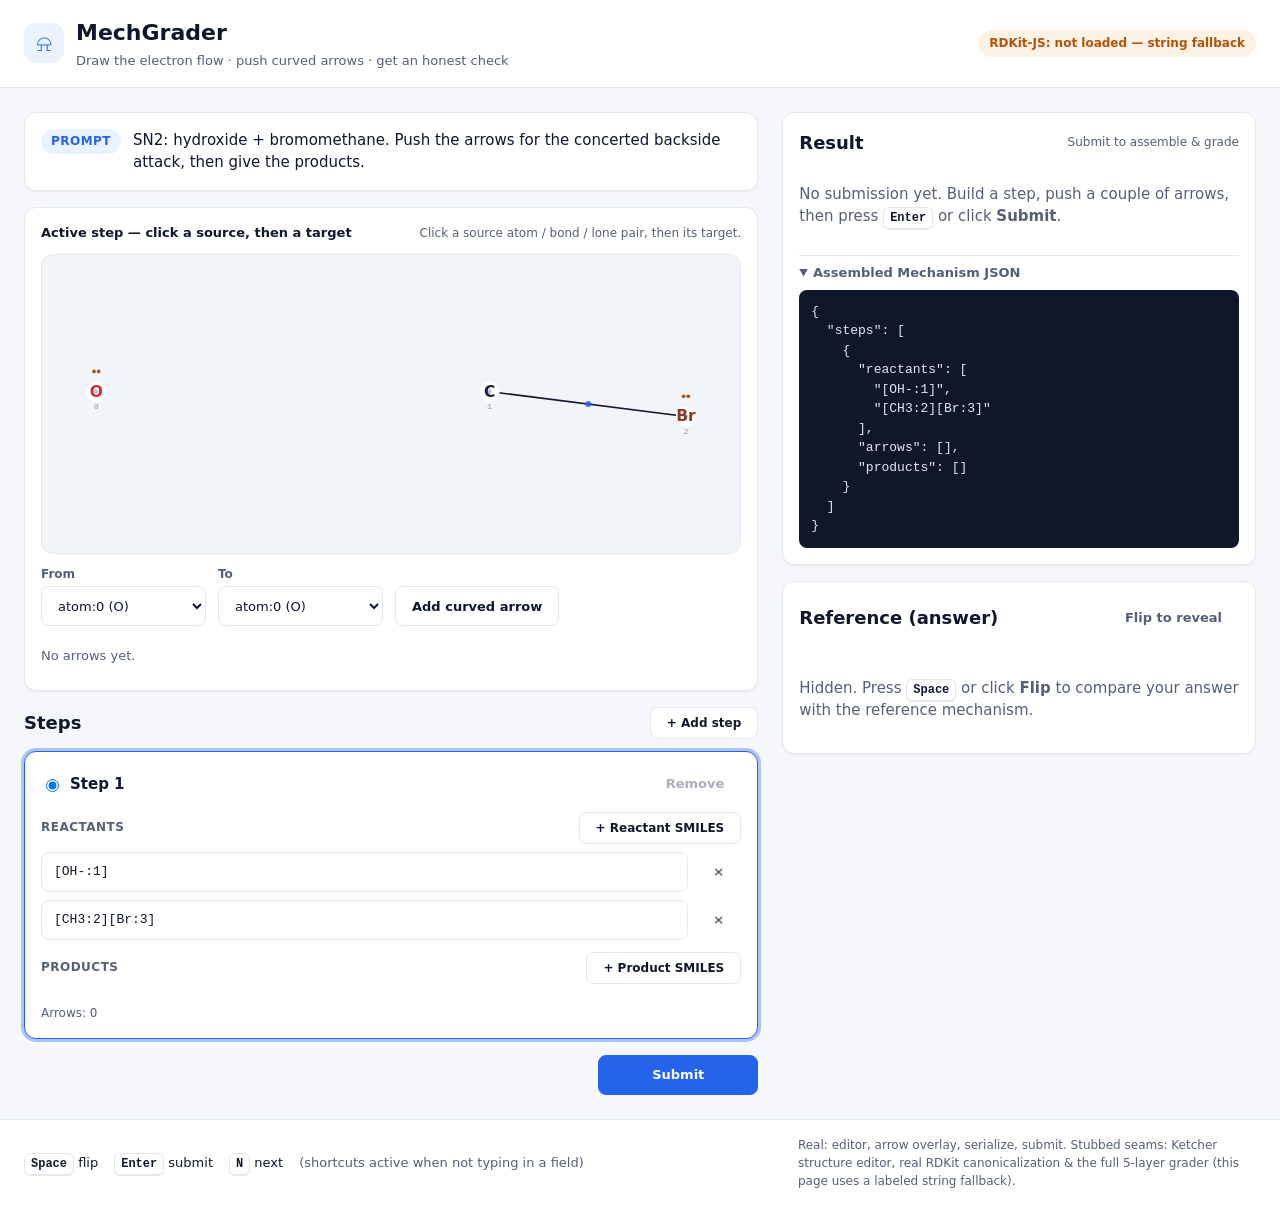
==== web/mechgrader/index.html @ 7562427e "Stage 1: core mechanism loop — grader, scores, MechCard, web editor, pipeline Built the draw->grade-" ====
<!DOCTYPE html>
<html lang="en">
<head>
<meta charset="UTF-8" />
<meta name="viewport" content="width=device-width, initial-scale=1" />
<title>MechGrader — organic mechanism practice</title>
<link rel="stylesheet" href="./app.css" />
</head>
<body>
<header class="topbar">
  <div class="brand">
    <span class="brand-mark" aria-hidden="true">&#9086;</span>
    <div>
      <h1>MechGrader</h1>
      <p class="tagline">Draw the electron flow &middot; push curved arrows &middot; get an honest check</p>
    </div>
  </div>
  <div class="topbar-meta">
    <span id="rdkitStatus" class="badge badge-warn" title="Chemistry engine">RDKit-JS: checking&hellip;</span>
  </div>
</header>

<main class="wrap">
  <!-- LEFT: the editor (prompt pin, structure + arrow tool, steps, submit) -->
  <section id="mechEditor" class="editor-col" aria-label="Mechanism editor"></section>

  <!-- RIGHT: assembled JSON, fallback grade, and the flip-to-reveal reference -->
  <aside class="output-col">
    <div class="card panel">
      <div class="panel-head">
        <h2 class="mech-h2">Result</h2>
        <span class="panel-hint">Submit to assemble &amp; grade</span>
      </div>
      <div id="gradeBox" class="grade-box" aria-live="polite">
        <p class="muted">No submission yet. Build a step, push a couple of arrows, then press
        <kbd>Enter</kbd> or click <b>Submit</b>.</p>
      </div>
      <details class="json-details" open>
        <summary>Assembled Mechanism JSON</summary>
        <pre id="jsonBox" class="json-pre">{
  "steps": []
}</pre>
      </details>
    </div>

    <div class="card panel">
      <div class="panel-head">
        <h2 class="mech-h2">Reference (answer)</h2>
        <button id="flipBtn" class="btn btn-ghost" type="button" aria-expanded="false">Flip to reveal</button>
      </div>
      <div id="referenceBox" class="reference-box" aria-live="polite" hidden></div>
      <p id="referenceHidden" class="muted">Hidden. Press <kbd>Space</kbd> or click <b>Flip</b> to compare
      your answer with the reference mechanism.</p>
    </div>
  </aside>
</main>

<footer class="footbar">
  <div class="shortcuts" aria-label="Keyboard shortcuts">
    <span><kbd>Space</kbd> flip</span>
    <span><kbd>Enter</kbd> submit</span>
    <span><kbd>N</kbd> next</span>
    <span class="muted">(shortcuts active when not typing in a field)</span>
  </div>
  <div class="honesty muted">
    Real: editor, arrow overlay, serialize, submit. Stubbed seams: Ketcher structure editor,
    real RDKit canonicalization &amp; the full 5-layer grader (this page uses a labeled string fallback).
  </div>
</footer>

<script type="module">
  // ── Standalone wiring: this is the ONLY page-specific glue. The bundle
  //    (mechanism.js / arrows.js / editor.js / rdkit.js) is embed-ready as-is. ──
  import { MechEditor } from "./editor.js";
  import { loadRDKit, isRDKitReady, gradeAgainstReference } from "./rdkit.js";

  // A "MechCard" = { prompt, reference } where reference is a serialized
  // Mechanism (exactly the grader's JSON shape). These live only on the client
  // here; in a real deployment the reference/answer stays server-side.
  const CARDS = [
    {
      prompt: "SN2: hydroxide + bromomethane. Push the arrows for the concerted backside attack, then give the products.",
      reference: {
        steps: [
          {
            reactants: ["[OH-:1]", "[CH3:2][Br:3]"],
            arrows: [
              { from: "lp:0", to: "atom:1", kind: "curved" },
              { from: "bond:1-2", to: "atom:2", kind: "curved" },
            ],
            products: ["[CH3:2][OH:1]", "[Br-:3]"],
          },
        ],
      },
    },
    {
      prompt: "SN1 (rate-determining step): ionization of tert-butyl bromide. Push the arrow that breaks the C\u2013Br bond, then give the carbocation + bromide.",
      reference: {
        steps: [
          {
            reactants: ["[CH3:1][C:2]([CH3:3])([CH3:4])[Br:5]"],
            arrows: [{ from: "bond:1-4", to: "atom:4", kind: "curved" }],
            products: ["[CH3:1][C+:2]([CH3:3])[CH3:4]", "[Br-:5]"],
          },
        ],
      },
    },
    {
      prompt: "Nucleophilic addition: cyanide + formaldehyde. Push the C\u2013C bond-forming arrow and the C=O \u03c0 arrow, then give the alkoxide.",
      reference: {
        steps: [
          {
            reactants: ["[C-:1]#[N:2]", "[CH2:3]=[O:4]"],
            arrows: [
              { from: "atom:0", to: "atom:2", kind: "curved" },
              { from: "bond:2-3", to: "atom:3", kind: "curved" },
            ],
            products: ["[N:2]#[C:1][CH2:3][O-:4]"],
          },
        ],
      },
    },
  ];

  let current = 0;

  // Tiny DOM helpers for the result panel.
  function pill(kind, label) {
    const s = document.createElement("span");
    s.className = "badge badge-" + kind;
    s.textContent = label;
    return s;
  }
  function text(t) {
    return document.createTextNode(t);
  }
  function spacer() {
    const s = document.createElement("span");
    s.className = "grow";
    return s;
  }

  // The grade callback seam. Because window.mechgraderGrade is defined, the
  // editor's Submit calls THIS instead of POSTing to gradeEndpoint. Remove it
  // (or set editor.gradeEndpoint) to exercise the POST path — see README.
  window.mechgraderGrade = (mechanism) => gradeAgainstReference(mechanism, CARDS[current].reference);

  // Start each card with the reactants prefilled (so the arrow tool is instantly
  // usable) but arrows + products empty — that's the part the student supplies.
  function startingMechanism(card) {
    const step0 = card.reference.steps[0];
    return { steps: [{ reactants: step0.reactants.slice(), arrows: [], products: [] }] };
  }

  const root = document.getElementById("mechEditor");
  const gradeBox = document.getElementById("gradeBox");
  const jsonBox = document.getElementById("jsonBox");
  const referenceBox = document.getElementById("referenceBox");
  const referenceHidden = document.getElementById("referenceHidden");
  const flipBtn = document.getElementById("flipBtn");

  const editor = new MechEditor(root, {
    prompt: CARDS[current].prompt,
    mechanism: startingMechanism(CARDS[current]),
    // gradeEndpoint: "http://localhost:8000/grade", // POST fallback if no window.mechgraderGrade
    onSubmit: (mechanism, grade, error) => {
      jsonBox.textContent = JSON.stringify(mechanism, null, 2);
      renderGrade(grade, error);
    },
    onFlip: () => toggleReference(),
    onNext: () => nextCard(),
  });

  function renderGrade(grade, error) {
    if (error) {
      gradeBox.innerHTML = "";
      gradeBox.append(pill("err", "\u2717 Error"), text(" " + (error.message || String(error))));
      return;
    }
    if (!grade) {
      gradeBox.innerHTML = "<p class='muted'>Assembled the JSON (no grader configured).</p>";
      return;
    }
    const verdict = grade.passed ? pill("ok", "\u2713 Product matches") : pill("err", "\u2717 Product differs");
    const engine = pill(grade.canonical ? "ok" : "warn", grade.engine);
    gradeBox.innerHTML = "";
    const line = document.createElement("div");
    line.className = "grade-line";
    line.append(verdict, spacer(), text(`Score ${grade.score}/100`));
    const sum = document.createElement("p");
    sum.className = "grade-summary";
    sum.textContent = grade.summary;
    const eng = document.createElement("p");
    eng.className = "grade-engine muted";
    eng.append(text("engine: "), engine);
    const det = document.createElement("details");
    det.className = "json-details";
    const s = document.createElement("summary");
    s.textContent = "Grade details";
    const pre = document.createElement("pre");
    pre.className = "json-pre";
    pre.textContent = JSON.stringify(grade.details, null, 2);
    det.append(s, pre);
    gradeBox.append(line, sum, eng, det);
  }

  function toggleReference() {
    const show = referenceBox.hidden;
    referenceBox.hidden = !show;
    referenceHidden.hidden = show;
    flipBtn.setAttribute("aria-expanded", String(show));
    flipBtn.textContent = show ? "Hide reference" : "Flip to reveal";
    if (show) {
      referenceBox.textContent = "";
      const ref = CARDS[current].reference;
      const pre = document.createElement("pre");
      pre.className = "json-pre";
      pre.textContent = JSON.stringify(ref, null, 2);
      referenceBox.appendChild(readableReference(ref));
      referenceBox.appendChild(pre);
    }
  }

  function readableReference(ref) {
    const box = document.createElement("div");
    box.className = "ref-readable";
    (ref.steps || []).forEach((step, i) => {
      const h = document.createElement("h3");
      h.textContent = `Step ${i + 1}`;
      const p = document.createElement("p");
      p.innerHTML =
        `<b>Reactants:</b> ${step.reactants.join("  +  ") || "\u2014"}<br>` +
        `<b>Arrows:</b> ${(step.arrows || []).map((a) => `${a.from}\u2192${a.to}`).join(", ") || "\u2014"}<br>` +
        `<b>Products:</b> ${step.products.join("  +  ") || "\u2014"}`;
      box.append(h, p);
    });
    return box;
  }

  function nextCard() {
    current = (current + 1) % CARDS.length;
    editor.reset(CARDS[current].prompt, startingMechanism(CARDS[current]));
    jsonBox.textContent = JSON.stringify(editor.getSerialized(), null, 2);
    gradeBox.innerHTML = "<p class='muted'>New card. Push arrows, add products, then Submit.</p>";
    referenceBox.hidden = true;
    referenceHidden.hidden = false;
    flipBtn.setAttribute("aria-expanded", "false");
    flipBtn.textContent = "Flip to reveal";
  }

  flipBtn.addEventListener("click", () => editor.flip());

  // ── keyboard shortcuts (standalone page): Space=flip, Enter=submit, N=next ──
  document.addEventListener("keydown", (e) => {
    const t = e.target;
    const tag = t && t.tagName ? t.tagName.toLowerCase() : "";
    const typing = tag === "input" || tag === "textarea" || tag === "select" || (t && t.isContentEditable);
    if (typing || e.metaKey || e.ctrlKey || e.altKey) return;
    if (e.code === "Space") {
      e.preventDefault();
      editor.flip();
    } else if (e.key === "Enter") {
      e.preventDefault();
      editor.submit();
    } else if (e.key === "n" || e.key === "N") {
      e.preventDefault();
      editor.next();
    }
  });

  // ── optional: try to bring up real RDKit-JS from an offline mirror. It is not
  //    vendored here, so this is EXPECTED to fail -> we stay on the honest
  //    string fallback and say so. ──
  const rdkitStatus = document.getElementById("rdkitStatus");
  (async () => {
    try {
      await loadRDKit();
      rdkitStatus.className = "badge badge-ok";
      rdkitStatus.textContent = "RDKit-JS: loaded (canonical SMILES)";
    } catch (_) {
      rdkitStatus.className = "badge badge-warn";
      rdkitStatus.textContent = "RDKit-JS: not loaded \u2014 string fallback";
      rdkitStatus.title = "Vendor @rdkit/rdkit offline to enable canonical matching (see rdkit.js seam).";
    }
  })();

  // Initial JSON view.
  jsonBox.textContent = JSON.stringify(editor.getSerialized(), null, 2);
</script>
</body>
</html>
---- web/mechgrader/app.css ----
/* app.css — self-contained styles for the MechGrader standalone page + the shared
 * editor/overlay. No external stylesheet dependency (so the SAME bundle drops
 * into Anki's webview or an Android WebView). Tokens follow WCAG AA contrast.
 */
:root {
  --bg: #f5f7fa;
  --surface: #ffffff;
  --surface-2: #f1f4f9;
  --ink: #0f172a;
  --muted: #556072;
  --faint: #8b95a7;
  --border: #e4e8ef;

  --accent: #2563eb;
  --accent-strong: #1d4ed8;
  --accent-ink: #ffffff;
  --accent-soft: #eaf1ff;
  --ok: #15803d;   --ok-soft: #e7f6ec;
  --warn: #b45309; --warn-soft: #fbf1e5;
  --err: #dc2626;  --err-soft: #fdecec;

  --font: -apple-system, BlinkMacSystemFont, "Segoe UI", system-ui, sans-serif;
  --mono: ui-monospace, SFMono-Regular, Menlo, monospace;
  --text-xs: 12px; --text-sm: 13px; --text-base: 15px;
  --text-lg: 18px; --text-xl: 22px; --text-2xl: 28px;

  --space-1: 4px; --space-2: 8px; --space-3: 12px; --space-4: 16px;
  --space-5: 20px; --space-6: 24px; --space-7: 32px; --space-8: 48px;

  --radius-sm: 8px; --radius: 12px; --radius-lg: 16px; --radius-pill: 999px;
  --shadow-sm: 0 1px 2px rgba(15, 23, 42, .06);
  --shadow-md: 0 12px 30px -12px rgba(15, 23, 42, .25), 0 2px 6px rgba(15, 23, 42, .05);
  --focus-ring: 0 0 0 3px rgba(37, 99, 235, .35);
  --tap: 40px;
}

* { box-sizing: border-box; }
html, body { margin: 0; }
body {
  background: var(--bg);
  color: var(--ink);
  font: var(--text-base)/1.5 var(--font);
}

/* ── primitives ── */
.btn {
  display: inline-flex; align-items: center; justify-content: center; gap: var(--space-2);
  min-height: var(--tap); padding: 0 var(--space-4);
  border: 1px solid var(--border); border-radius: var(--radius-sm);
  background: var(--surface); color: var(--ink);
  font: 700 var(--text-sm)/1 var(--font); cursor: pointer;
  transition: background .15s, border-color .15s, box-shadow .15s, transform .06s;
}
.btn:hover { background: var(--surface-2); }
.btn:active { transform: translateY(1px); }
.btn:disabled { opacity: .5; cursor: not-allowed; }
.btn-primary { background: var(--accent); border-color: var(--accent); color: var(--accent-ink); }
.btn-primary:hover { background: var(--accent-strong); }
.btn-ghost { background: transparent; color: var(--muted); border-color: transparent; }
.btn-ghost:hover { background: var(--surface-2); color: var(--ink); }

.card {
  background: var(--surface); border: 1px solid var(--border);
  border-radius: var(--radius); box-shadow: var(--shadow-sm);
}

.input, .select {
  min-height: var(--tap); padding: 0 var(--space-3);
  border: 1px solid var(--border); border-radius: var(--radius-sm);
  background: var(--surface); color: var(--ink); font: 500 var(--text-sm)/1 var(--font);
}
.input:hover, .select:hover { border-color: #cfd6e2; }

.badge {
  display: inline-flex; align-items: center; gap: 4px; padding: 3px 10px;
  border-radius: var(--radius-pill); font: 700 var(--text-xs)/1.6 var(--font);
  border: 1px solid transparent;
}
.badge-ok { background: var(--ok-soft); color: var(--ok); }
.badge-warn { background: var(--warn-soft); color: var(--warn); }
.badge-err { background: var(--err-soft); color: var(--err); }

kbd {
  font: 600 var(--text-xs)/1 var(--mono);
  padding: 3px 6px; border: 1px solid var(--border); border-bottom-width: 2px;
  border-radius: 6px; background: var(--surface); color: var(--ink);
}
.muted { color: var(--muted); }
.grow { flex: 1 1 auto; }

:focus-visible { outline: none; box-shadow: var(--focus-ring); border-radius: var(--radius-sm); }
@media (prefers-reduced-motion: reduce) {
  * { transition-duration: .001ms !important; animation-duration: .001ms !important; }
}

/* ── page chrome ── */
.topbar {
  display: flex; align-items: center; justify-content: space-between; gap: var(--space-4);
  padding: var(--space-4) var(--space-6);
  background: var(--surface); border-bottom: 1px solid var(--border);
}
.brand { display: flex; align-items: center; gap: var(--space-3); }
.brand-mark {
  display: inline-flex; align-items: center; justify-content: center;
  width: 40px; height: 40px; border-radius: var(--radius);
  background: var(--accent-soft); color: var(--accent); font-size: 24px;
}
.brand h1 { margin: 0; font-size: var(--text-xl); }
.tagline { margin: 2px 0 0; color: var(--muted); font-size: var(--text-sm); }

.wrap {
  display: grid; grid-template-columns: minmax(0, 1.55fr) minmax(300px, 1fr);
  gap: var(--space-6); padding: var(--space-6);
  max-width: 1280px; margin: 0 auto; align-items: start;
}
@media (max-width: 900px) { .wrap { grid-template-columns: 1fr; } }

.footbar {
  display: flex; flex-wrap: wrap; align-items: center; justify-content: space-between;
  gap: var(--space-3); padding: var(--space-4) var(--space-6);
  border-top: 1px solid var(--border); background: var(--surface);
}
.shortcuts { display: flex; gap: var(--space-4); flex-wrap: wrap; align-items: center; font-size: var(--text-sm); }
.honesty { font-size: var(--text-xs); max-width: 60ch; }

/* ── editor column ── */
.mech-editor { display: flex; flex-direction: column; gap: var(--space-4); }

.mech-prompt {
  display: flex; align-items: flex-start; gap: var(--space-3);
  padding: var(--space-4);
}
.mech-pin {
  flex: 0 0 auto; align-self: flex-start;
  background: var(--accent-soft); color: var(--accent);
  font: 700 var(--text-xs)/1.6 var(--font); text-transform: uppercase; letter-spacing: .04em;
  padding: 3px 10px; border-radius: var(--radius-pill);
}
.mech-prompt-text { margin: 0; font-size: var(--text-base); }

.mech-workspace { padding: var(--space-4); display: flex; flex-direction: column; gap: var(--space-3); }
.mech-structure-head { display: flex; align-items: baseline; justify-content: space-between; gap: var(--space-3); }
.mech-structure-title { font: 700 var(--text-sm)/1.4 var(--font); }
.mech-structure-status { color: var(--muted); font-size: var(--text-xs); text-align: right; }

.mech-structure {
  position: relative; height: 300px;
  border: 1px solid var(--border); border-radius: var(--radius);
  background:
    linear-gradient(var(--surface-2) 0 0) padding-box,
    repeating-linear-gradient(0deg, transparent, transparent 23px, #eef1f6 24px),
    repeating-linear-gradient(90deg, transparent, transparent 23px, #eef1f6 24px);
  overflow: hidden;
}
.ketcher-slot { position: absolute; inset: 0; }
.mech-structure-svg { position: absolute; inset: 0; width: 100%; height: 100%; }
.mech-arrow-overlay { position: absolute; inset: 0; width: 100%; height: 100%; cursor: crosshair; }

/* structure (fallback depiction) */
.mech-bond { stroke: var(--ink); stroke-width: 2; stroke-linecap: round; }
.mech-atom-bg { fill: var(--surface); }
.mech-atom-label { font: 700 20px var(--font); }
.mech-atom-index { font: 500 10px var(--mono); fill: var(--faint); }
.mech-structure-empty { fill: var(--muted); font: 500 16px var(--font); }

/* anchors + arrows (overlay) */
.mech-anchor { fill: var(--accent); }
.mech-anchor-atom { fill: var(--accent); opacity: .35; }
.mech-anchor-bond { fill: var(--accent); opacity: .8; }
.mech-anchor-lp { fill: var(--warn); }
.mech-anchor-hover { fill: var(--accent); opacity: .18; }
.mech-anchor-pending { fill: var(--accent); opacity: .3; stroke: var(--accent); stroke-width: 1.5; }
.mech-arrow { color: var(--accent); stroke: var(--accent); stroke-width: 3; }
.mech-arrow-selected { color: var(--err); stroke: var(--err); stroke-width: 3.5; }
.mech-arrow-note { fill: var(--muted); font: 500 12px var(--font); }

/* keyboard-accessible arrow controls */
.mech-arrow-controls { display: flex; flex-wrap: wrap; gap: var(--space-3); align-items: end; }
.mech-field { display: flex; flex-direction: column; gap: var(--space-1); font: 600 var(--text-xs)/1.4 var(--font); color: var(--muted); }
.mech-field .select { min-width: 150px; }

.mech-arrow-list { list-style: none; margin: 0; padding: 0; display: flex; flex-direction: column; gap: var(--space-2); }
.mech-arrow-item {
  display: flex; align-items: center; justify-content: space-between; gap: var(--space-3);
  padding: var(--space-2) var(--space-3); border: 1px solid var(--border); border-radius: var(--radius-sm);
  background: var(--surface-2);
}
.mech-arrow-text { font: 600 var(--text-sm)/1.3 var(--mono); }
.mech-arrow-remove { min-height: 32px; padding: 0 var(--space-3); }
.mech-arrow-empty { color: var(--muted); font-size: var(--text-sm); padding: var(--space-2) 0; }

/* steps */
.mech-h2 { margin: 0; font-size: var(--text-lg); }
.mech-steps-wrap { display: flex; flex-direction: column; gap: var(--space-3); }
.mech-steps-head { display: flex; align-items: center; justify-content: space-between; }
.mech-steps { display: flex; flex-direction: column; gap: var(--space-3); }

.mech-step { padding: var(--space-4); display: flex; flex-direction: column; gap: var(--space-3); }
.mech-step.is-active { border-color: var(--accent); box-shadow: var(--focus-ring); }
.mech-step-head { display: flex; align-items: center; justify-content: space-between; }
.mech-step-active { display: inline-flex; align-items: center; gap: var(--space-2); font-weight: 700; cursor: pointer; }
.mech-step-remove { min-height: 32px; }

.mech-molgroup { display: flex; flex-direction: column; gap: var(--space-2); }
.mech-molgroup-head { display: flex; align-items: center; justify-content: space-between; }
.mech-molgroup-head span { font: 700 var(--text-xs)/1.6 var(--font); text-transform: uppercase; letter-spacing: .04em; color: var(--muted); }
.mech-add-mol, .mech-add-step { min-height: 32px; font-size: var(--text-xs); }
.mech-mol-list { list-style: none; margin: 0; padding: 0; display: flex; flex-direction: column; gap: var(--space-2); }
.mech-mol-row { display: flex; gap: var(--space-2); }
.mech-mol-row .mech-smiles { flex: 1 1 auto; font-family: var(--mono); }
.mech-mol-remove { flex: 0 0 auto; min-width: 40px; }
.mech-step-arrows-summary { font-size: var(--text-xs); color: var(--muted); }

.mech-actions { display: flex; justify-content: flex-end; }
.mech-submit { min-width: 160px; }

/* ── output column ── */
.output-col { display: flex; flex-direction: column; gap: var(--space-4); position: sticky; top: var(--space-4); }
.panel { padding: var(--space-4); display: flex; flex-direction: column; gap: var(--space-3); }
.panel-head { display: flex; align-items: center; justify-content: space-between; gap: var(--space-3); }
.panel-hint { color: var(--muted); font-size: var(--text-xs); }

.grade-box { display: flex; flex-direction: column; gap: var(--space-2); }
.grade-line { display: flex; align-items: center; gap: var(--space-2); font-weight: 700; }
.grade-summary { margin: 0; }
.grade-engine { margin: 0; font-size: var(--text-xs); display: flex; align-items: center; gap: var(--space-2); }

.json-details { border-top: 1px solid var(--border); padding-top: var(--space-2); }
.json-details summary { cursor: pointer; font: 700 var(--text-sm)/1.4 var(--font); color: var(--muted); }
.json-pre {
  margin: var(--space-2) 0 0; padding: var(--space-3);
  background: #0f172a; color: #e2e8f0; border-radius: var(--radius-sm);
  font: 500 var(--text-sm)/1.5 var(--mono); overflow: auto; max-height: 340px;
}
.reference-box { display: flex; flex-direction: column; gap: var(--space-2); }
.ref-readable h3 { margin: var(--space-2) 0 var(--space-1); font-size: var(--text-sm); }
.ref-readable p { margin: 0; font: 500 var(--text-sm)/1.5 var(--mono); }
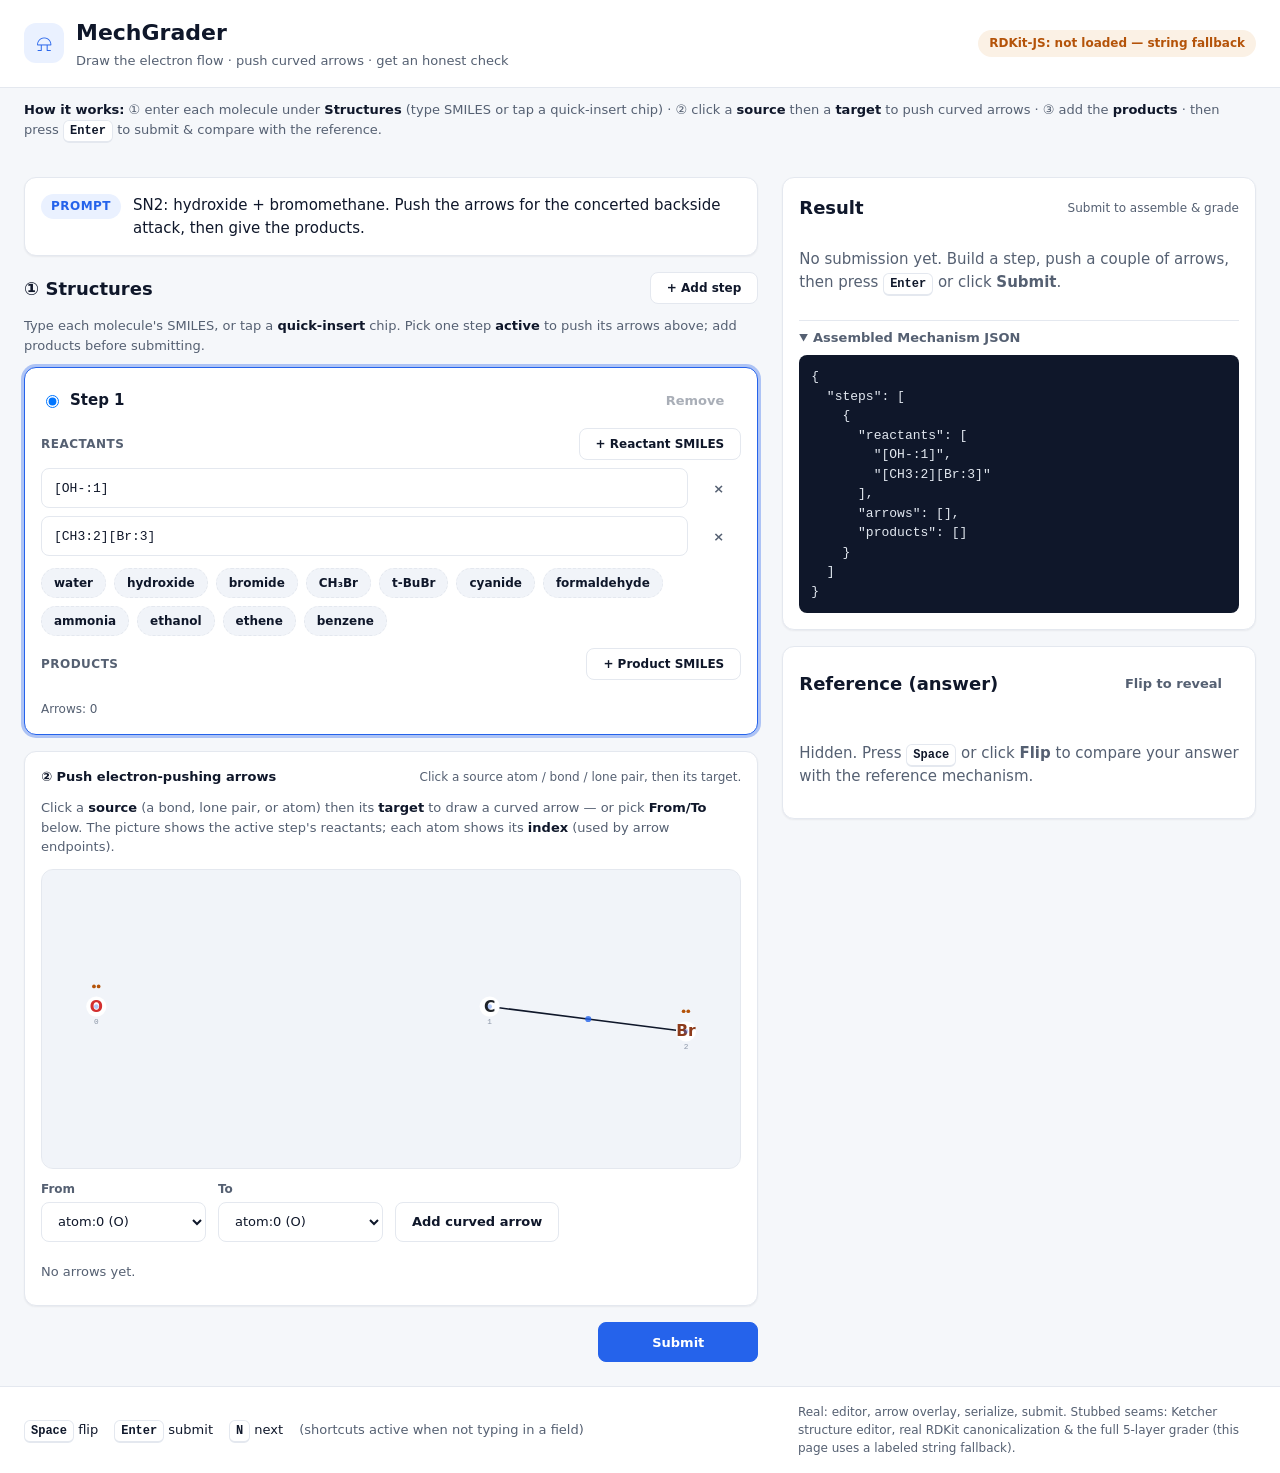
==== commit f4eda8b3: "web/mechgrader: make the mechanism editor more intuitive - Guided numbered flow: (1) Structures -> (" ====
--- a/web/mechgrader/index.html
+++ b/web/mechgrader/index.html
@@ -19,6 +19,12 @@
     <span id="rdkitStatus" class="badge badge-warn" title="Chemistry engine">RDKit-JS: checking&hellip;</span>
   </div>
 </header>
+
+<div class="howto">
+  <b>How it works:</b> &#9312; enter each molecule under <b>Structures</b> (type SMILES or tap a
+  quick-insert chip) &middot; &#9313; click a <b>source</b> then a <b>target</b> to push curved arrows
+  &middot; &#9314; add the <b>products</b> &middot; then press <kbd>Enter</kbd> to submit &amp; compare with the reference.
+</div>
 
 <main class="wrap">
   <!-- LEFT: the editor (prompt pin, structure + arrow tool, steps, submit) -->
--- a/web/mechgrader/app.css
+++ b/web/mechgrader/app.css
@@ -138,6 +138,28 @@
 }
 .mech-prompt-text { margin: 0; font-size: var(--text-base); }
 
+.mech-help { margin: 0; color: var(--muted); font-size: var(--text-sm); line-height: 1.5; }
+.mech-help b { color: var(--ink); font-weight: 700; }
+
+/* quick-insert fragment chips (make "writing a reaction" one-tap) */
+.mech-frag-palette { display: flex; flex-wrap: wrap; gap: var(--space-2); padding-top: var(--space-1); }
+.mech-frag {
+  min-height: 30px; padding: 0 var(--space-3);
+  border: 1px dashed var(--border); border-radius: var(--radius-pill);
+  background: var(--surface-2); color: var(--ink);
+  font: 600 var(--text-xs)/1 var(--font); cursor: pointer;
+  transition: background .12s, border-color .12s, color .12s;
+}
+.mech-frag:hover { border-color: var(--accent); color: var(--accent); background: var(--accent-soft); }
+.mech-frag:active { transform: translateY(1px); }
+
+/* how-it-works strip under the header */
+.howto {
+  max-width: 1280px; margin: 0 auto; padding: var(--space-3) var(--space-6);
+  color: var(--muted); font-size: var(--text-sm); line-height: 1.6;
+}
+.howto b { color: var(--ink); }
+
 .mech-workspace { padding: var(--space-4); display: flex; flex-direction: column; gap: var(--space-3); }
 .mech-structure-head { display: flex; align-items: baseline; justify-content: space-between; gap: var(--space-3); }
 .mech-structure-title { font: 700 var(--text-sm)/1.4 var(--font); }
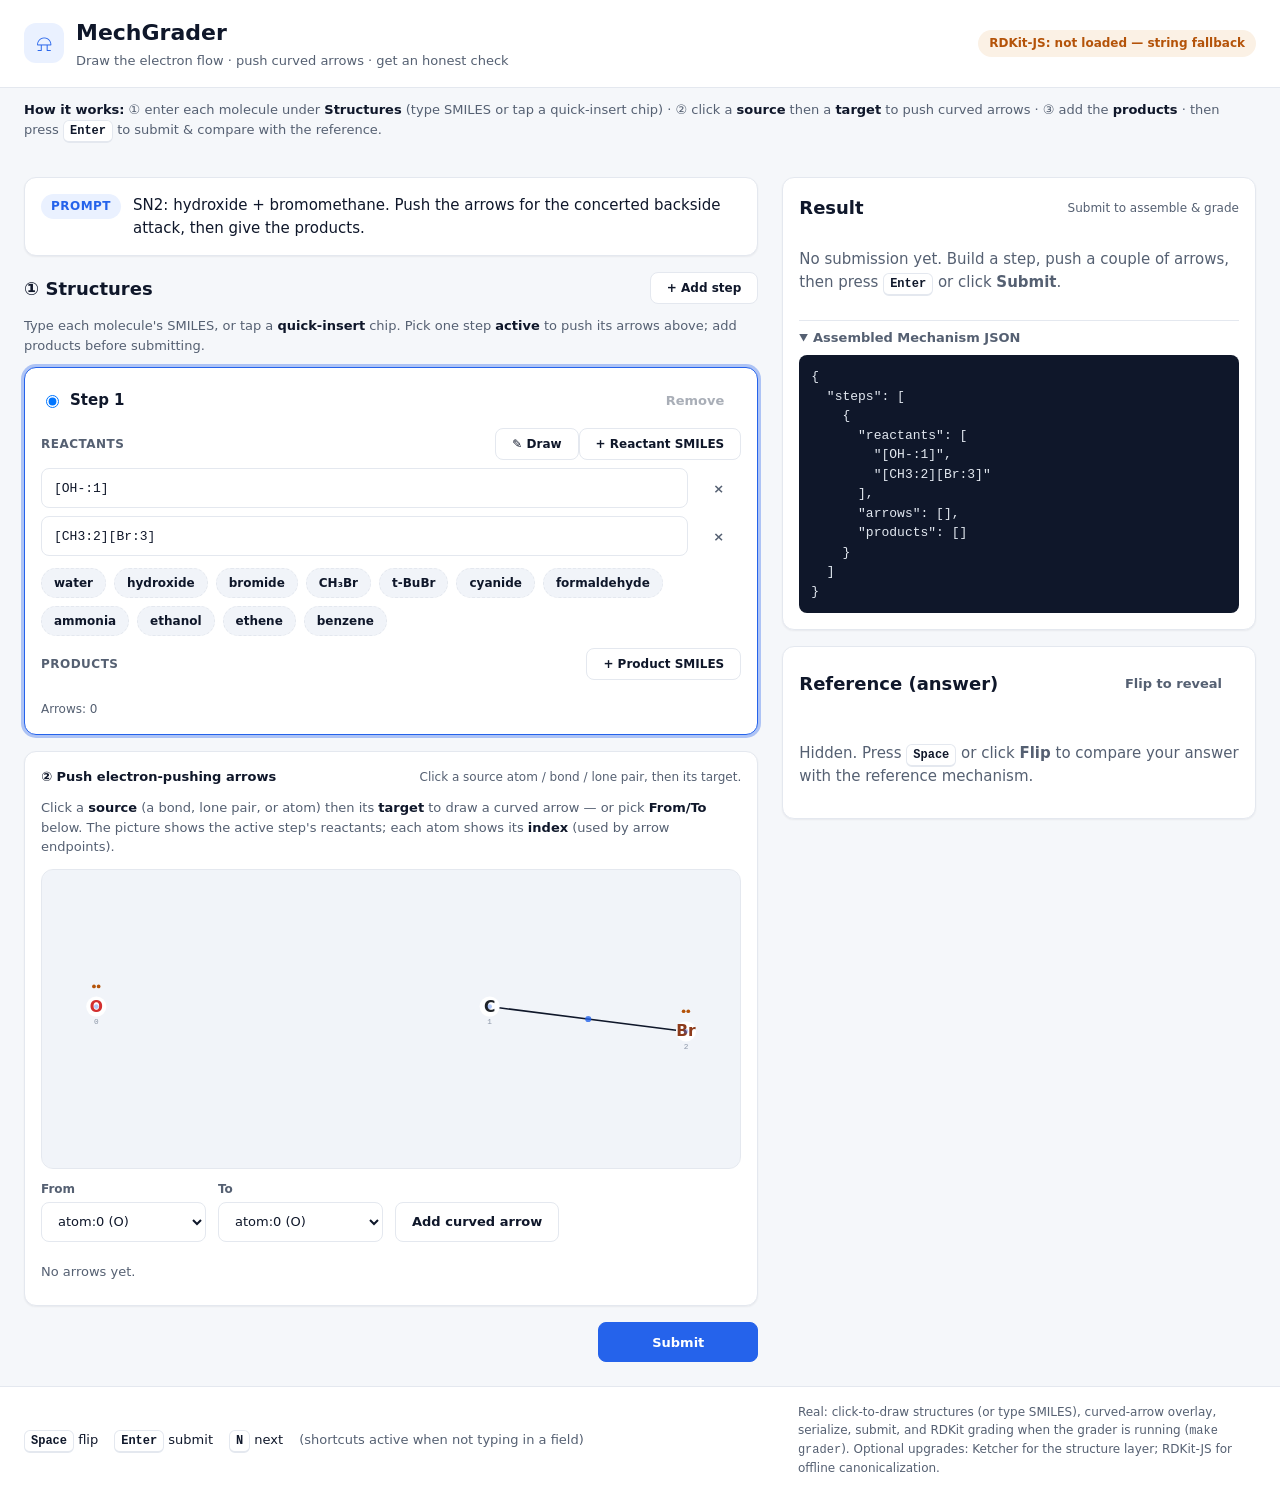
==== commit 66cb6625: "web/mechgrader: framework-free click-to-draw structure editor (draw.js) Adds real "draw the molecule" ====
--- a/web/mechgrader/index.html
+++ b/web/mechgrader/index.html
@@ -69,8 +69,9 @@
     <span class="muted">(shortcuts active when not typing in a field)</span>
   </div>
   <div class="honesty muted">
-    Real: editor, arrow overlay, serialize, submit. Stubbed seams: Ketcher structure editor,
-    real RDKit canonicalization &amp; the full 5-layer grader (this page uses a labeled string fallback).
+    Real: click-to-draw structures (or type SMILES), curved-arrow overlay, serialize, submit,
+    and RDKit grading when the grader is running (<code>make grader</code>). Optional upgrades:
+    Ketcher for the structure layer; RDKit-JS for offline canonicalization.
   </div>
 </footer>
 
@@ -146,10 +147,35 @@
     return s;
   }
 
-  // The grade callback seam. Because window.mechgraderGrade is defined, the
-  // editor's Submit calls THIS instead of POSTing to gradeEndpoint. Remove it
-  // (or set editor.gradeEndpoint) to exercise the POST path — see README.
-  window.mechgraderGrade = (mechanism) => gradeAgainstReference(mechanism, CARDS[current].reference);
+  // The grade callback seam. Submit calls THIS. It POSTs to the real RDKit
+  // grader (chem-grader on :8000, endpoint /mech/grade) for an honest grade, and
+  // falls back to the client-side string grader if the server is unreachable
+  // (offline). Start the server with:  make grader   (clears :8000 first).
+  const GRADER_URL = "http://localhost:8000/mech/grade";
+  window.mechgraderGrade = async (mechanism) => {
+    const reference = CARDS[current].reference;
+    try {
+      const res = await fetch(GRADER_URL, {
+        method: "POST",
+        headers: { "Content-Type": "application/json" },
+        body: JSON.stringify({ submission: mechanism, reference }),
+      });
+      if (!res.ok) throw new Error("server " + res.status);
+      const g = await res.json(); // MechGrader grade dict (real RDKit)
+      return {
+        passed: !!g.passed,
+        score: g.score,
+        canonical: true,
+        engine: "RDKit deterministic grader (server)",
+        summary: g.summary || (g.reasons || []).join(" · ") || "graded",
+        details: g,
+      };
+    } catch (e) {
+      const g = gradeAgainstReference(mechanism, reference); // offline fallback
+      g.engine = (g.engine || "string fallback") + " — server unreachable (start: make grader)";
+      return g;
+    }
+  };
 
   // Start each card with the reactants prefilled (so the arrow tool is instantly
   // usable) but arrows + products empty — that's the part the student supplies.
--- a/web/mechgrader/app.css
+++ b/web/mechgrader/app.css
@@ -153,6 +153,48 @@
 .mech-frag:hover { border-color: var(--accent); color: var(--accent); background: var(--accent-soft); }
 .mech-frag:active { transform: translateY(1px); }
 
+/* ── structure drawer (draw.js) ── */
+.mech-draw-mol { min-height: 32px; font-size: var(--text-xs); }
+.draw-dialog {
+  border: none; border-radius: var(--radius-lg); padding: 0; width: min(680px, 94vw);
+  box-shadow: var(--shadow-md); color: var(--ink);
+}
+.draw-dialog::backdrop { background: rgba(15, 23, 42, .45); }
+.draw-dialog-bar {
+  display: flex; align-items: center; gap: var(--space-3);
+  padding: var(--space-3) var(--space-4); border-bottom: 1px solid var(--border);
+}
+.draw-dialog-title { font: 700 var(--text-base)/1.2 var(--font); }
+.draw-root { display: flex; flex-direction: column; gap: var(--space-3); padding: var(--space-4); }
+.draw-toolbar { display: flex; flex-wrap: wrap; gap: var(--space-2); align-items: center; }
+.draw-el {
+  min-width: 38px; min-height: 34px; padding: 0 var(--space-2);
+  border: 1px solid var(--border); border-radius: var(--radius-sm);
+  background: var(--surface); color: var(--ink); font: 700 var(--text-sm)/1 var(--mono); cursor: pointer;
+}
+.draw-el[aria-pressed="true"] { background: var(--accent); border-color: var(--accent); color: var(--accent-ink); }
+.draw-charge { display: inline-flex; align-items: center; gap: var(--space-1); margin-left: var(--space-2); }
+.draw-charge-val { min-width: 26px; text-align: center; font: 700 var(--text-sm)/1 var(--mono); }
+.draw-mini { min-width: 32px; min-height: 32px; padding: 0; }
+.draw-svg {
+  width: 100%; aspect-ratio: 620 / 360; border: 1px solid var(--border);
+  border-radius: var(--radius); background: var(--surface-2); cursor: crosshair;
+}
+.draw-bond { stroke: var(--ink); stroke-width: 2.5; stroke-linecap: round; }
+.draw-atom-bg { fill: var(--surface); }
+.draw-atom-sel { fill: var(--accent); opacity: .25; }
+.draw-atom-el { font: 700 18px var(--font); }
+.draw-atom-charge { font: 700 12px var(--mono); fill: var(--err); }
+.draw-atom-id { font: 500 9px var(--mono); fill: var(--faint); }
+.draw-empty { fill: var(--muted); font: 500 15px var(--font); }
+.draw-controls { display: flex; flex-wrap: wrap; gap: var(--space-2); align-items: center; }
+.draw-sel { min-height: 34px; min-width: 64px; }
+.draw-ctrl-sep { color: var(--muted); font: 600 var(--text-xs)/1 var(--font); text-transform: uppercase; letter-spacing: .04em; }
+.draw-readout {
+  padding: var(--space-2) var(--space-3); border-radius: var(--radius-sm);
+  background: #0f172a; color: #e2e8f0; font: 600 var(--text-sm)/1.4 var(--mono); word-break: break-all;
+}
+
 /* how-it-works strip under the header */
 .howto {
   max-width: 1280px; margin: 0 auto; padding: var(--space-3) var(--space-6);
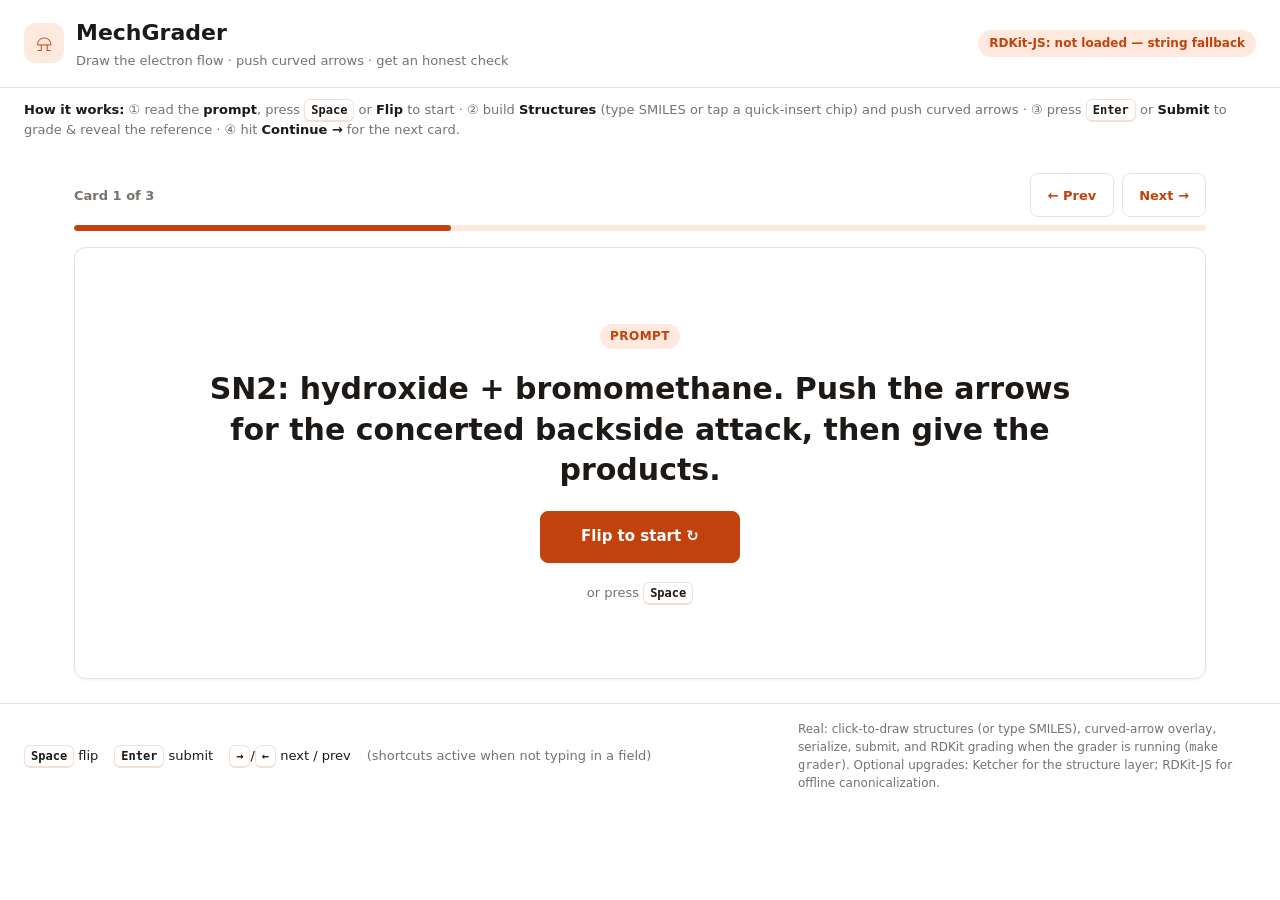
==== commit ae100bfc: "web/mechgrader: burnt-orange theme + flashcard flow (no features removed) Part 1 — Theme: single sou" ====
--- a/web/mechgrader/index.html
+++ b/web/mechgrader/index.html
@@ -21,51 +21,88 @@
 </header>
 
 <div class="howto">
-  <b>How it works:</b> &#9312; enter each molecule under <b>Structures</b> (type SMILES or tap a
-  quick-insert chip) &middot; &#9313; click a <b>source</b> then a <b>target</b> to push curved arrows
-  &middot; &#9314; add the <b>products</b> &middot; then press <kbd>Enter</kbd> to submit &amp; compare with the reference.
+  <b>How it works:</b> &#9312; read the <b>prompt</b>, press <kbd>Space</kbd> or <b>Flip</b> to start
+  &middot; &#9313; build <b>Structures</b> (type SMILES or tap a quick-insert chip) and push curved
+  arrows &middot; &#9314; press <kbd>Enter</kbd> or <b>Submit</b> to grade &amp; reveal the reference
+  &middot; &#9315; hit <b>Continue &#8594;</b> for the next card.
 </div>
 
-<main class="wrap">
-  <!-- LEFT: the editor (prompt pin, structure + arrow tool, steps, submit) -->
-  <section id="mechEditor" class="editor-col" aria-label="Mechanism editor"></section>
-
-  <!-- RIGHT: assembled JSON, fallback grade, and the flip-to-reveal reference -->
-  <aside class="output-col">
-    <div class="card panel">
-      <div class="panel-head">
-        <h2 class="mech-h2">Result</h2>
-        <span class="panel-hint">Submit to assemble &amp; grade</span>
+<main class="deck">
+  <div class="deck-progress">
+    <div class="deck-progress-row">
+      <span class="deck-count" id="deckCount">Card 1 of 1</span>
+      <div class="deck-nav">
+        <button id="prevBtn" class="btn" type="button" aria-label="Previous card">&#8592; Prev</button>
+        <button id="nextBtn" class="btn" type="button" aria-label="Next card">Next &#8594;</button>
       </div>
-      <div id="gradeBox" class="grade-box" aria-live="polite">
-        <p class="muted">No submission yet. Build a step, push a couple of arrows, then press
-        <kbd>Enter</kbd> or click <b>Submit</b>.</p>
-      </div>
-      <details class="json-details" open>
-        <summary>Assembled Mechanism JSON</summary>
-        <pre id="jsonBox" class="json-pre">{
+    </div>
+    <div class="deck-bar" role="progressbar" aria-label="Deck progress" aria-valuemin="1" aria-valuenow="1">
+      <div class="deck-bar-fill" id="deckBarFill"></div>
+    </div>
+  </div>
+
+  <div class="flashcard" id="flashcard" data-phase="front">
+    <div class="flashcard-inner">
+      <!-- FRONT: the prompt only -->
+      <section class="face face-front" aria-label="Card front — prompt">
+        <span class="mech-pin">Prompt</span>
+        <p class="prompt-big" id="frontPrompt"></p>
+        <button id="flipBtn" class="btn btn-primary flip-btn" type="button">Flip to start &#8635;</button>
+        <p class="flip-hint muted">or press <kbd>Space</kbd></p>
+      </section>
+
+      <!-- BACK: the working area (editor + outputs), gated by phase -->
+      <div class="face face-back" aria-label="Card back — working area">
+        <section id="mechEditor" class="editor-col" aria-label="Mechanism editor"></section>
+
+        <aside class="output-col">
+          <div class="card panel">
+            <div class="panel-head">
+              <h2 class="mech-h2">Assembled JSON</h2>
+              <span class="panel-hint">updates live</span>
+            </div>
+            <details class="json-details" open>
+              <summary>Mechanism JSON</summary>
+              <pre id="jsonBox" class="json-pre">{
   "steps": []
 }</pre>
-      </details>
+            </details>
+          </div>
+
+          <div class="card panel result-panel">
+            <div class="panel-head">
+              <h2 class="mech-h2">Result</h2>
+              <span class="panel-hint">pass / fail</span>
+            </div>
+            <div id="gradeBox" class="grade-box" aria-live="polite">
+              <p class="muted">Press <kbd>Enter</kbd> or click <b>Submit</b> to grade.</p>
+            </div>
+          </div>
+
+          <div class="card panel reference-panel">
+            <div class="panel-head">
+              <h2 class="mech-h2">Reference (answer)</h2>
+              <button id="flipRefBtn" class="btn btn-ghost" type="button" aria-expanded="true">Hide</button>
+            </div>
+            <div id="referenceBox" class="reference-box" aria-live="polite"></div>
+            <p id="referenceHidden" class="muted" hidden>Hidden. Click <b>Show</b> to compare with the reference.</p>
+          </div>
+
+          <div class="continue-bar">
+            <button id="restartBtn" class="btn" type="button" title="Reset this card's working area">&#8635; Restart card</button>
+            <button id="continueBtn" class="btn btn-primary" type="button">Continue &#8594;</button>
+          </div>
+        </aside>
+      </div>
     </div>
-
-    <div class="card panel">
-      <div class="panel-head">
-        <h2 class="mech-h2">Reference (answer)</h2>
-        <button id="flipBtn" class="btn btn-ghost" type="button" aria-expanded="false">Flip to reveal</button>
-      </div>
-      <div id="referenceBox" class="reference-box" aria-live="polite" hidden></div>
-      <p id="referenceHidden" class="muted">Hidden. Press <kbd>Space</kbd> or click <b>Flip</b> to compare
-      your answer with the reference mechanism.</p>
-    </div>
-  </aside>
+  </div>
 </main>
 
 <footer class="footbar">
   <div class="shortcuts" aria-label="Keyboard shortcuts">
     <span><kbd>Space</kbd> flip</span>
     <span><kbd>Enter</kbd> submit</span>
-    <span><kbd>N</kbd> next</span>
+    <span><kbd>&#8594;</kbd>/<kbd>&#8592;</kbd> next / prev</span>
     <span class="muted">(shortcuts active when not typing in a field)</span>
   </div>
   <div class="honesty muted">
@@ -129,7 +166,19 @@
     },
   ];
 
+  const N = CARDS.length;
   let current = 0;
+
+  // ── per-card runtime state: each card owns its working area + phase + grade,
+  //    so navigating between cards preserves each one's progress. ──
+  //    phase ∈ { "front", "back", "graded" }
+  const state = CARDS.map((card) => ({
+    phase: "front",
+    mechanism: startingMechanism(card), // serialized working mechanism
+    grade: null,
+    error: null,
+    refShown: true, // reference auto-revealed on grade; toggleable
+  }));
 
   // Tiny DOM helpers for the result panel.
   function pill(kind, label) {
@@ -150,8 +199,13 @@
   // The grade callback seam. Submit calls THIS. It POSTs to the real RDKit
   // grader (chem-grader on :8000, endpoint /mech/grade) for an honest grade, and
   // falls back to the client-side string grader if the server is unreachable
-  // (offline). Start the server with:  make grader   (clears :8000 first).
-  const GRADER_URL = "http://localhost:8000/mech/grade";
+  // (offline). Start the server with:  make grader   (clears :8000, serves this
+  // editor at / AND the grader at /mech/grade on :8000).
+  // Origin-aware: same-origin when the grader also serves this page (:8000),
+  // else fall back to localhost:8000 (dev editor on :5178, or the iOS bundle).
+  const GRADER_URL = (location.port === "8000")
+    ? "/mech/grade"
+    : "http://localhost:8000/mech/grade";
   window.mechgraderGrade = async (mechanism) => {
     const reference = CARDS[current].reference;
     try {
@@ -184,40 +238,65 @@
     return { steps: [{ reactants: step0.reactants.slice(), arrows: [], products: [] }] };
   }
 
+  // ── DOM refs ──
   const root = document.getElementById("mechEditor");
   const gradeBox = document.getElementById("gradeBox");
   const jsonBox = document.getElementById("jsonBox");
   const referenceBox = document.getElementById("referenceBox");
   const referenceHidden = document.getElementById("referenceHidden");
+  const flashcard = document.getElementById("flashcard");
+  const frontPrompt = document.getElementById("frontPrompt");
+  const deckCount = document.getElementById("deckCount");
+  const deckBar = document.querySelector(".deck-bar");
+  const deckBarFill = document.getElementById("deckBarFill");
+  const prevBtn = document.getElementById("prevBtn");
+  const nextBtn = document.getElementById("nextBtn");
   const flipBtn = document.getElementById("flipBtn");
-
+  const continueBtn = document.getElementById("continueBtn");
+  const restartBtn = document.getElementById("restartBtn");
+  const flipRefBtn = document.getElementById("flipRefBtn");
+
+  // One MechEditor instance lives in the back face for the whole session; each
+  // card's working state is swapped in/out of it via editor.reset (see navTo).
   const editor = new MechEditor(root, {
     prompt: CARDS[current].prompt,
-    mechanism: startingMechanism(CARDS[current]),
-    // gradeEndpoint: "http://localhost:8000/grade", // POST fallback if no window.mechgraderGrade
+    mechanism: state[current].mechanism,
     onSubmit: (mechanism, grade, error) => {
-      jsonBox.textContent = JSON.stringify(mechanism, null, 2);
-      renderGrade(grade, error);
+      const cur = state[current];
+      cur.mechanism = mechanism; // persist the graded attempt
+      cur.grade = grade;
+      cur.error = error;
+      cur.refShown = true; // GRADE phase reveals the reference for comparison
+      cur.phase = "graded";
+      render();
     },
-    onFlip: () => toggleReference(),
+    onFlip: () => flip(),
     onNext: () => nextCard(),
   });
 
+  // Keep the assembled JSON live while working: the editor has no change event,
+  // so refresh on any interaction inside it (typing SMILES, chips, arrows…).
+  function refreshJson() {
+    jsonBox.textContent = JSON.stringify(editor.getSerialized(), null, 2);
+  }
+  root.addEventListener("input", refreshJson);
+  root.addEventListener("click", () => setTimeout(refreshJson, 0));
+
   function renderGrade(grade, error) {
+    gradeBox.innerHTML = "";
     if (error) {
-      gradeBox.innerHTML = "";
       gradeBox.append(pill("err", "\u2717 Error"), text(" " + (error.message || String(error))));
       return;
     }
     if (!grade) {
-      gradeBox.innerHTML = "<p class='muted'>Assembled the JSON (no grader configured).</p>";
+      gradeBox.innerHTML = "<p class='muted'>Press <kbd>Enter</kbd> or click <b>Submit</b> to grade.</p>";
       return;
     }
-    const verdict = grade.passed ? pill("ok", "\u2713 Product matches") : pill("err", "\u2717 Product differs");
+    const passed = !!grade.passed;
+    const verdict = passed ? pill("ok", "\u2713 Product matches") : pill("err", "\u2717 Product differs");
     const engine = pill(grade.canonical ? "ok" : "warn", grade.engine);
-    gradeBox.innerHTML = "";
     const line = document.createElement("div");
-    line.className = "grade-line";
+    line.className = "grade-line " + (passed ? "grade-pass" : "grade-fail");
     line.append(verdict, spacer(), text(`Score ${grade.score}/100`));
     const sum = document.createElement("p");
     sum.className = "grade-summary";
@@ -236,23 +315,6 @@
     gradeBox.append(line, sum, eng, det);
   }
 
-  function toggleReference() {
-    const show = referenceBox.hidden;
-    referenceBox.hidden = !show;
-    referenceHidden.hidden = show;
-    flipBtn.setAttribute("aria-expanded", String(show));
-    flipBtn.textContent = show ? "Hide reference" : "Flip to reveal";
-    if (show) {
-      referenceBox.textContent = "";
-      const ref = CARDS[current].reference;
-      const pre = document.createElement("pre");
-      pre.className = "json-pre";
-      pre.textContent = JSON.stringify(ref, null, 2);
-      referenceBox.appendChild(readableReference(ref));
-      referenceBox.appendChild(pre);
-    }
-  }
-
   function readableReference(ref) {
     const box = document.createElement("div");
     box.className = "ref-readable";
@@ -269,20 +331,99 @@
     return box;
   }
 
-  function nextCard() {
-    current = (current + 1) % CARDS.length;
-    editor.reset(CARDS[current].prompt, startingMechanism(CARDS[current]));
-    jsonBox.textContent = JSON.stringify(editor.getSerialized(), null, 2);
-    gradeBox.innerHTML = "<p class='muted'>New card. Push arrows, add products, then Submit.</p>";
-    referenceBox.hidden = true;
-    referenceHidden.hidden = false;
-    flipBtn.setAttribute("aria-expanded", "false");
-    flipBtn.textContent = "Flip to reveal";
-  }
-
-  flipBtn.addEventListener("click", () => editor.flip());
-
-  // ── keyboard shortcuts (standalone page): Space=flip, Enter=submit, N=next ──
+  function populateReference() {
+    referenceBox.textContent = "";
+    const ref = CARDS[current].reference;
+    const pre = document.createElement("pre");
+    pre.className = "json-pre";
+    pre.textContent = JSON.stringify(ref, null, 2);
+    referenceBox.appendChild(readableReference(ref));
+    referenceBox.appendChild(pre);
+  }
+
+  // ── render the whole shell from state[current] ──
+  function render() {
+    const cur = state[current];
+    frontPrompt.textContent = CARDS[current].prompt;
+    deckCount.textContent = `Card ${current + 1} of ${N}`;
+    deckBarFill.style.width = `${((current + 1) / N) * 100}%`;
+    if (deckBar) deckBar.setAttribute("aria-valuenow", String(current + 1));
+    flashcard.dataset.phase = cur.phase;
+    refreshJson();
+    renderGrade(cur.grade, cur.error);
+    const showRef = cur.phase === "graded" && cur.refShown !== false;
+    referenceBox.hidden = !showRef;
+    referenceHidden.hidden = showRef;
+    flipRefBtn.textContent = showRef ? "Hide" : "Show";
+    flipRefBtn.setAttribute("aria-expanded", String(showRef));
+    if (showRef) populateReference();
+  }
+
+  // ── 3D flip (front ⟷ working); prefers-reduced-motion → instant swap ──
+  const REDUCE = window.matchMedia("(prefers-reduced-motion: reduce)");
+  let flipping = false;
+  function animateFlip(swap) {
+    if (REDUCE.matches || flipping) { swap(); return; }
+    flipping = true;
+    const inner = flashcard.querySelector(".flashcard-inner");
+    flashcard.classList.add("flipping");
+    let swapped = false;
+    const doSwap = () => { if (!swapped) { swapped = true; swap(); } };
+    const timer = setTimeout(doSwap, 190); // swap faces at the edge-on midpoint
+    const onEnd = () => {
+      clearTimeout(timer);
+      doSwap();
+      flashcard.classList.remove("flipping");
+      inner.removeEventListener("animationend", onEnd);
+      flipping = false;
+    };
+    inner.addEventListener("animationend", onEnd);
+  }
+  function flip() {
+    const cur = state[current];
+    const target = cur.phase === "front" ? (cur.grade ? "graded" : "back") : "front";
+    animateFlip(() => {
+      cur.phase = target;
+      render();
+    });
+  }
+
+  // ── navigation (wraps); saves the current card's work before switching ──
+  function navTo(i) {
+    state[current].mechanism = editor.getSerialized();
+    current = ((i % N) + N) % N;
+    editor.reset(CARDS[current].prompt, state[current].mechanism);
+    render();
+  }
+  const nextCard = () => navTo(current + 1);
+  const prevCard = () => navTo(current - 1);
+
+  // Explicit restart: reset ONLY the current card's working area (not others).
+  function restartCard() {
+    state[current] = {
+      phase: "back",
+      mechanism: startingMechanism(CARDS[current]),
+      grade: null,
+      error: null,
+      refShown: true,
+    };
+    editor.reset(CARDS[current].prompt, state[current].mechanism);
+    render();
+  }
+
+  // ── controls ──
+  flipBtn.addEventListener("click", () => flip());
+  prevBtn.addEventListener("click", () => prevCard());
+  nextBtn.addEventListener("click", () => nextCard());
+  continueBtn.addEventListener("click", () => nextCard());
+  restartBtn.addEventListener("click", () => restartCard());
+  flipRefBtn.addEventListener("click", () => {
+    const cur = state[current];
+    cur.refShown = !(cur.refShown !== false);
+    render();
+  });
+
+  // ── keyboard: Space=flip, Enter=submit/grade, →/N=next, ←=prev ──
   document.addEventListener("keydown", (e) => {
     const t = e.target;
     const tag = t && t.tagName ? t.tagName.toLowerCase() : "";
@@ -290,13 +431,17 @@
     if (typing || e.metaKey || e.ctrlKey || e.altKey) return;
     if (e.code === "Space") {
       e.preventDefault();
-      editor.flip();
+      flip();
     } else if (e.key === "Enter") {
       e.preventDefault();
-      editor.submit();
-    } else if (e.key === "n" || e.key === "N") {
+      if (state[current].phase === "front") flip();
+      else editor.submit();
+    } else if (e.key === "ArrowRight" || e.key === "n" || e.key === "N") {
       e.preventDefault();
-      editor.next();
+      nextCard();
+    } else if (e.key === "ArrowLeft") {
+      e.preventDefault();
+      prevCard();
     }
   });
 
@@ -316,8 +461,9 @@
     }
   })();
 
-  // Initial JSON view.
-  jsonBox.textContent = JSON.stringify(editor.getSerialized(), null, 2);
+  // ── init ──
+  if (deckBar) deckBar.setAttribute("aria-valuemax", String(N));
+  render();
 </script>
 </body>
 </html>
--- a/web/mechgrader/app.css
+++ b/web/mechgrader/app.css
@@ -3,21 +3,32 @@
  * into Anki's webview or an Android WebView). Tokens follow WCAG AA contrast.
  */
 :root {
-  --bg: #f5f7fa;
-  --surface: #ffffff;
-  --surface-2: #f1f4f9;
-  --ink: #0f172a;
-  --muted: #556072;
-  --faint: #8b95a7;
-  --border: #e4e8ef;
-
-  --accent: #2563eb;
-  --accent-strong: #1d4ed8;
+  /* ── COLOR: single source of truth — Burnt Orange + White (WCAG AA) ── */
+  --bg: #FFFFFF;            /* app background */
+  --surface: #FFFFFF;       /* cards */
+  --surface-2: #FFF7F2;     /* subtle warm panel tint */
+  --border: #F0E0D6;        /* hairline borders */
+  --primary: #C2410C;       /* burnt orange — primary actions, active states */
+  --primary-hover: #9A3412; /* darker burnt orange for hover/pressed */
+  --primary-soft: #FDE9DD;  /* soft orange fill for chips/badges/highlights */
+  --text: #1C1917;          /* near-black warm text */
+  --text-muted: #78716C;    /* secondary text */
+  --code-bg: #1C1917;       /* JSON block stays dark for contrast */
+  --code-text: #FDE9DD;     /* warm off-white for JSON text */
+  --success: #15803D;
+  --error: #B91C1C;
+
+  /* aliases: existing rules read these, so the palette above is the ONE source */
+  --ink: var(--text);
+  --muted: var(--text-muted);
+  --faint: #A8A29E;          /* warm gray for atom-index labels */
+  --accent: var(--primary);
+  --accent-strong: var(--primary-hover);
+  --accent-soft: var(--primary-soft);
   --accent-ink: #ffffff;
-  --accent-soft: #eaf1ff;
-  --ok: #15803d;   --ok-soft: #e7f6ec;
-  --warn: #b45309; --warn-soft: #fbf1e5;
-  --err: #dc2626;  --err-soft: #fdecec;
+  --ok: var(--success);   --ok-soft: #E8F3EC;
+  --warn: var(--primary); --warn-soft: var(--primary-soft); /* keep the only accent orange */
+  --err: var(--error);    --err-soft: #FBE9E9;
 
   --font: -apple-system, BlinkMacSystemFont, "Segoe UI", system-ui, sans-serif;
   --mono: ui-monospace, SFMono-Regular, Menlo, monospace;
@@ -27,11 +38,12 @@
   --space-1: 4px; --space-2: 8px; --space-3: 12px; --space-4: 16px;
   --space-5: 20px; --space-6: 24px; --space-7: 32px; --space-8: 48px;
 
+  /* 12px cards · 8px buttons/inputs/chips · soft shadows only */
   --radius-sm: 8px; --radius: 12px; --radius-lg: 16px; --radius-pill: 999px;
-  --shadow-sm: 0 1px 2px rgba(15, 23, 42, .06);
-  --shadow-md: 0 12px 30px -12px rgba(15, 23, 42, .25), 0 2px 6px rgba(15, 23, 42, .05);
-  --focus-ring: 0 0 0 3px rgba(37, 99, 235, .35);
-  --tap: 40px;
+  --shadow-sm: 0 1px 3px rgba(0, 0, 0, .06);
+  --shadow-md: 0 10px 30px -14px rgba(28, 25, 23, .18), 0 1px 3px rgba(0, 0, 0, .06);
+  --focus-ring: 0 0 0 3px rgba(194, 65, 12, .35);
+  --tap: 44px;
 }
 
 * { box-sizing: border-box; }
@@ -47,17 +59,17 @@
   display: inline-flex; align-items: center; justify-content: center; gap: var(--space-2);
   min-height: var(--tap); padding: 0 var(--space-4);
   border: 1px solid var(--border); border-radius: var(--radius-sm);
-  background: var(--surface); color: var(--ink);
+  background: var(--surface); color: var(--primary);   /* secondary: white bg, primary text */
   font: 700 var(--text-sm)/1 var(--font); cursor: pointer;
-  transition: background .15s, border-color .15s, box-shadow .15s, transform .06s;
-}
-.btn:hover { background: var(--surface-2); }
+  transition: background .15s, border-color .15s, box-shadow .15s, transform .06s, color .15s;
+}
+.btn:hover { background: var(--primary-soft); border-color: var(--primary); }
 .btn:active { transform: translateY(1px); }
-.btn:disabled { opacity: .5; cursor: not-allowed; }
-.btn-primary { background: var(--accent); border-color: var(--accent); color: var(--accent-ink); }
-.btn-primary:hover { background: var(--accent-strong); }
-.btn-ghost { background: transparent; color: var(--muted); border-color: transparent; }
-.btn-ghost:hover { background: var(--surface-2); color: var(--ink); }
+.btn:disabled { opacity: .45; cursor: not-allowed; }
+.btn-primary { background: var(--primary); border-color: var(--primary); color: var(--accent-ink); }
+.btn-primary:hover { background: var(--primary-hover); border-color: var(--primary-hover); }
+.btn-ghost { background: transparent; color: var(--primary); border-color: transparent; }
+.btn-ghost:hover { background: var(--primary-soft); color: var(--primary-hover); }
 
 .card {
   background: var(--surface); border: 1px solid var(--border);
@@ -69,7 +81,9 @@
   border: 1px solid var(--border); border-radius: var(--radius-sm);
   background: var(--surface); color: var(--ink); font: 500 var(--text-sm)/1 var(--font);
 }
-.input:hover, .select:hover { border-color: #cfd6e2; }
+.input:hover, .select:hover { border-color: var(--primary); }
+.input:focus-visible, .select:focus-visible { border-color: var(--primary); }
+input[type="radio"], input[type="checkbox"] { accent-color: var(--primary); width: 18px; height: 18px; }
 
 .badge {
   display: inline-flex; align-items: center; gap: 4px; padding: 3px 10px;
@@ -144,13 +158,13 @@
 /* quick-insert fragment chips (make "writing a reaction" one-tap) */
 .mech-frag-palette { display: flex; flex-wrap: wrap; gap: var(--space-2); padding-top: var(--space-1); }
 .mech-frag {
-  min-height: 30px; padding: 0 var(--space-3);
-  border: 1px dashed var(--border); border-radius: var(--radius-pill);
-  background: var(--surface-2); color: var(--ink);
-  font: 600 var(--text-xs)/1 var(--font); cursor: pointer;
+  min-height: 40px; padding: 0 var(--space-3);
+  border: 1px solid var(--border); border-radius: var(--radius-sm);
+  background: var(--surface); color: var(--text);
+  font: 600 var(--text-sm)/1 var(--font); cursor: pointer;
   transition: background .12s, border-color .12s, color .12s;
 }
-.mech-frag:hover { border-color: var(--accent); color: var(--accent); background: var(--accent-soft); }
+.mech-frag:hover, .mech-frag[aria-pressed="true"] { border-color: var(--primary); color: var(--primary); background: var(--primary-soft); }
 .mech-frag:active { transform: translateY(1px); }
 
 /* ── structure drawer (draw.js) ── */
@@ -192,7 +206,7 @@
 .draw-ctrl-sep { color: var(--muted); font: 600 var(--text-xs)/1 var(--font); text-transform: uppercase; letter-spacing: .04em; }
 .draw-readout {
   padding: var(--space-2) var(--space-3); border-radius: var(--radius-sm);
-  background: #0f172a; color: #e2e8f0; font: 600 var(--text-sm)/1.4 var(--mono); word-break: break-all;
+  background: var(--code-bg); color: var(--code-text); font: 600 var(--text-sm)/1.4 var(--mono); word-break: break-all;
 }
 
 /* how-it-works strip under the header */
@@ -212,8 +226,8 @@
   border: 1px solid var(--border); border-radius: var(--radius);
   background:
     linear-gradient(var(--surface-2) 0 0) padding-box,
-    repeating-linear-gradient(0deg, transparent, transparent 23px, #eef1f6 24px),
-    repeating-linear-gradient(90deg, transparent, transparent 23px, #eef1f6 24px);
+    repeating-linear-gradient(0deg, transparent, transparent 23px, var(--primary-soft) 24px),
+    repeating-linear-gradient(90deg, transparent, transparent 23px, var(--primary-soft) 24px);
   overflow: hidden;
 }
 .ketcher-slot { position: absolute; inset: 0; }
@@ -260,7 +274,7 @@
 .mech-steps { display: flex; flex-direction: column; gap: var(--space-3); }
 
 .mech-step { padding: var(--space-4); display: flex; flex-direction: column; gap: var(--space-3); }
-.mech-step.is-active { border-color: var(--accent); box-shadow: var(--focus-ring); }
+.mech-step.is-active { border-color: var(--primary); background: var(--surface-2); box-shadow: 0 0 0 2px var(--primary); }
 .mech-step-head { display: flex; align-items: center; justify-content: space-between; }
 .mech-step-active { display: inline-flex; align-items: center; gap: var(--space-2); font-weight: 700; cursor: pointer; }
 .mech-step-remove { min-height: 32px; }
@@ -293,9 +307,84 @@
 .json-details summary { cursor: pointer; font: 700 var(--text-sm)/1.4 var(--font); color: var(--muted); }
 .json-pre {
   margin: var(--space-2) 0 0; padding: var(--space-3);
-  background: #0f172a; color: #e2e8f0; border-radius: var(--radius-sm);
+  background: var(--code-bg); color: var(--code-text); border-radius: var(--radius-sm);
   font: 500 var(--text-sm)/1.5 var(--mono); overflow: auto; max-height: 340px;
 }
 .reference-box { display: flex; flex-direction: column; gap: var(--space-2); }
 .ref-readable h3 { margin: var(--space-2) 0 var(--space-1); font-size: var(--text-sm); }
 .ref-readable p { margin: 0; font: 500 var(--text-sm)/1.5 var(--mono); }
+
+/* ─────────────────────────────────────────────────────────────────────────
+   Flashcard deck (Part 2): FRONT (prompt) → FLIP → GRADE → CONTINUE.
+   One MechEditor instance lives in the back face; phases gate visibility.
+   ───────────────────────────────────────────────────────────────────────── */
+.deck {
+  max-width: 1180px; margin: 0 auto; padding: var(--space-5) var(--space-6) var(--space-6);
+  display: flex; flex-direction: column; gap: var(--space-4);
+}
+
+/* progress + navigation */
+.deck-progress { display: flex; flex-direction: column; gap: var(--space-2); }
+.deck-progress-row { display: flex; align-items: center; justify-content: space-between; gap: var(--space-3); flex-wrap: wrap; }
+.deck-count { font: 700 var(--text-sm)/1 var(--font); color: var(--text-muted); }
+.deck-nav { display: flex; gap: var(--space-2); }
+.deck-nav .btn { min-width: 84px; }
+.deck-bar { height: 6px; border-radius: var(--radius-pill); background: var(--primary-soft); overflow: hidden; }
+.deck-bar-fill { height: 100%; width: 0; background: var(--primary); border-radius: inherit; transition: width .3s ease; }
+
+/* the flip container */
+.flashcard { perspective: 1400px; }
+.flashcard-inner { position: relative; transform-origin: center; }
+.flashcard.flipping .flashcard-inner { animation: card-flip .4s ease both; }
+@keyframes card-flip {
+  0%     { transform: rotateY(0deg); }
+  49.99% { transform: rotateY(90deg); }
+  50%    { transform: rotateY(-90deg); }
+  100%   { transform: rotateY(0deg); }
+}
+
+/* FRONT face — big centered prompt + a single primary Flip button (card-framed) */
+.face-front {
+  min-height: 48vh;
+  display: flex; flex-direction: column; align-items: center; justify-content: center;
+  gap: var(--space-5); text-align: center; padding: var(--space-8) var(--space-6);
+  background: var(--surface); border: 1px solid var(--border);
+  border-radius: var(--radius); box-shadow: var(--shadow-sm);
+}
+.face-front .mech-pin { align-self: center; }
+.prompt-big {
+  margin: 0; max-width: 42ch; color: var(--text); font-weight: 600;
+  font-size: clamp(20px, 3.2vw, 30px); line-height: 1.35;
+}
+.flip-btn { min-width: 200px; min-height: 52px; font-size: var(--text-base); }
+.flip-hint { margin: 0; font-size: var(--text-sm); }
+
+/* BACK face — the working area: editor (left) + outputs (right) */
+.face-back {
+  display: grid; grid-template-columns: minmax(0, 1.55fr) minmax(300px, 1fr);
+  gap: var(--space-5); align-items: start; padding: var(--space-5);
+}
+.face-back .output-col { position: static; }
+@media (max-width: 900px) { .face-back { grid-template-columns: 1fr; } }
+
+/* phase gating: front vs working vs graded */
+.flashcard[data-phase="front"] .face-back { display: none; }
+.flashcard[data-phase="back"]  .face-front,
+.flashcard[data-phase="graded"] .face-front { display: none; }
+.result-panel, .reference-panel, .continue-bar { display: none; }
+.flashcard[data-phase="graded"] .result-panel,
+.flashcard[data-phase="graded"] .reference-panel { display: flex; }
+.flashcard[data-phase="graded"] .continue-bar { display: flex; }
+
+.continue-bar { gap: var(--space-3); align-items: center; justify-content: flex-end; flex-wrap: wrap; }
+.continue-bar .btn-primary { min-width: 150px; }
+
+/* verdict emphasis uses success/error (only status colors besides primary) */
+.grade-pass { color: var(--success); }
+.grade-fail { color: var(--error); }
+
+/* reduced motion: the global rule zeroes the flip; JS swaps faces instantly
+   (a hard cut / crossfade) instead of the 3D animation. */
+@media (prefers-reduced-motion: reduce) {
+  .flashcard.flipping .flashcard-inner { animation: none; }
+}
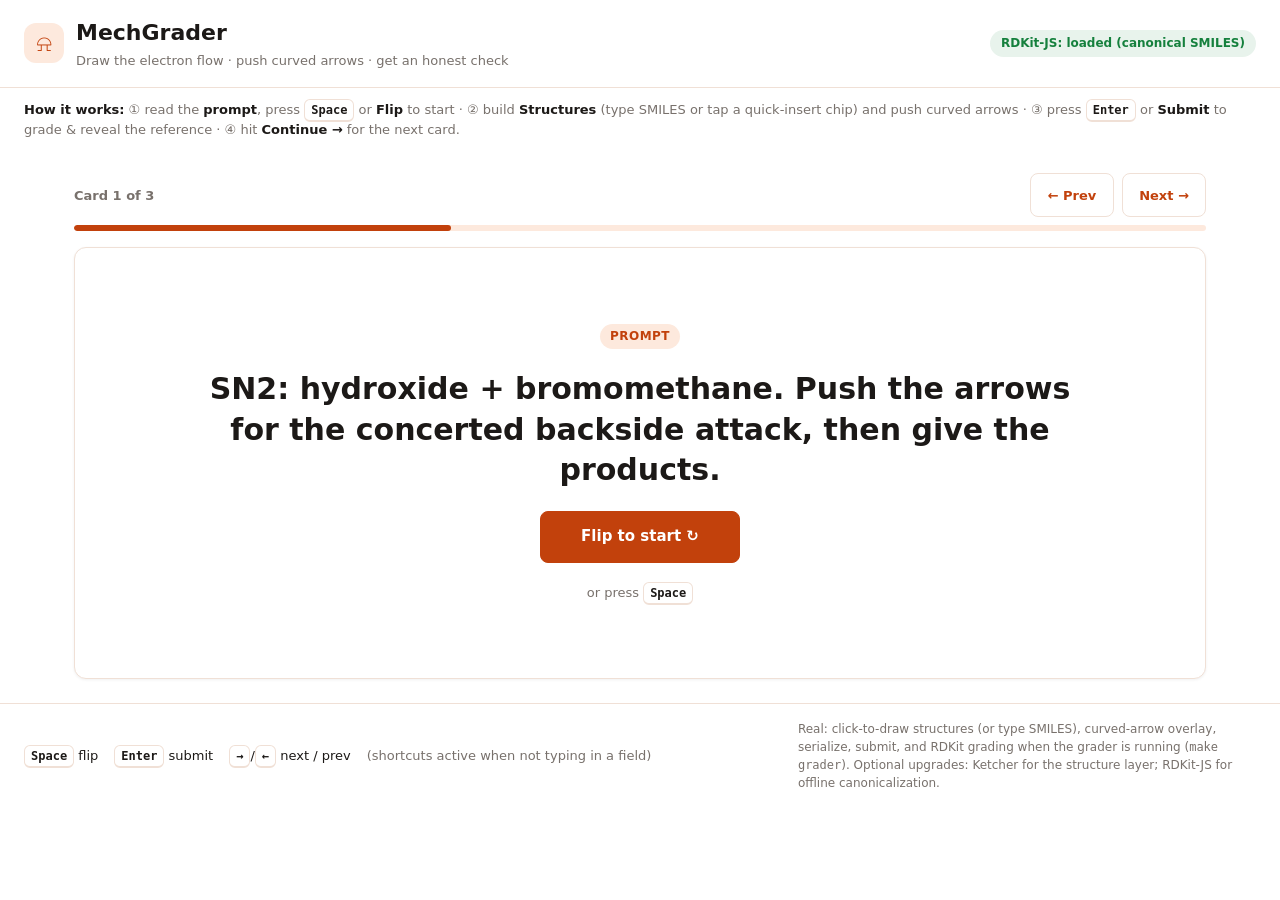
==== commit 6f462dde: "Vendor RDKit-JS (WASM) so the editor canonicalizes in-browser (no more fallback) The "RDKit-JS: not " ====
--- a/web/mechgrader/index.html
+++ b/web/mechgrader/index.html
@@ -5,6 +5,9 @@
 <meta name="viewport" content="width=device-width, initial-scale=1" />
 <title>MechGrader — organic mechanism practice</title>
 <link rel="stylesheet" href="./app.css" />
+<!-- Vendored RDKit-JS (WASM), offline. Defines window.initRDKitModule so the
+     editor canonicalizes SMILES in-browser instead of the string fallback. -->
+<script src="./vendor/rdkit/RDKit_minimal.js"></script>
 </head>
 <body>
 <header class="topbar">
